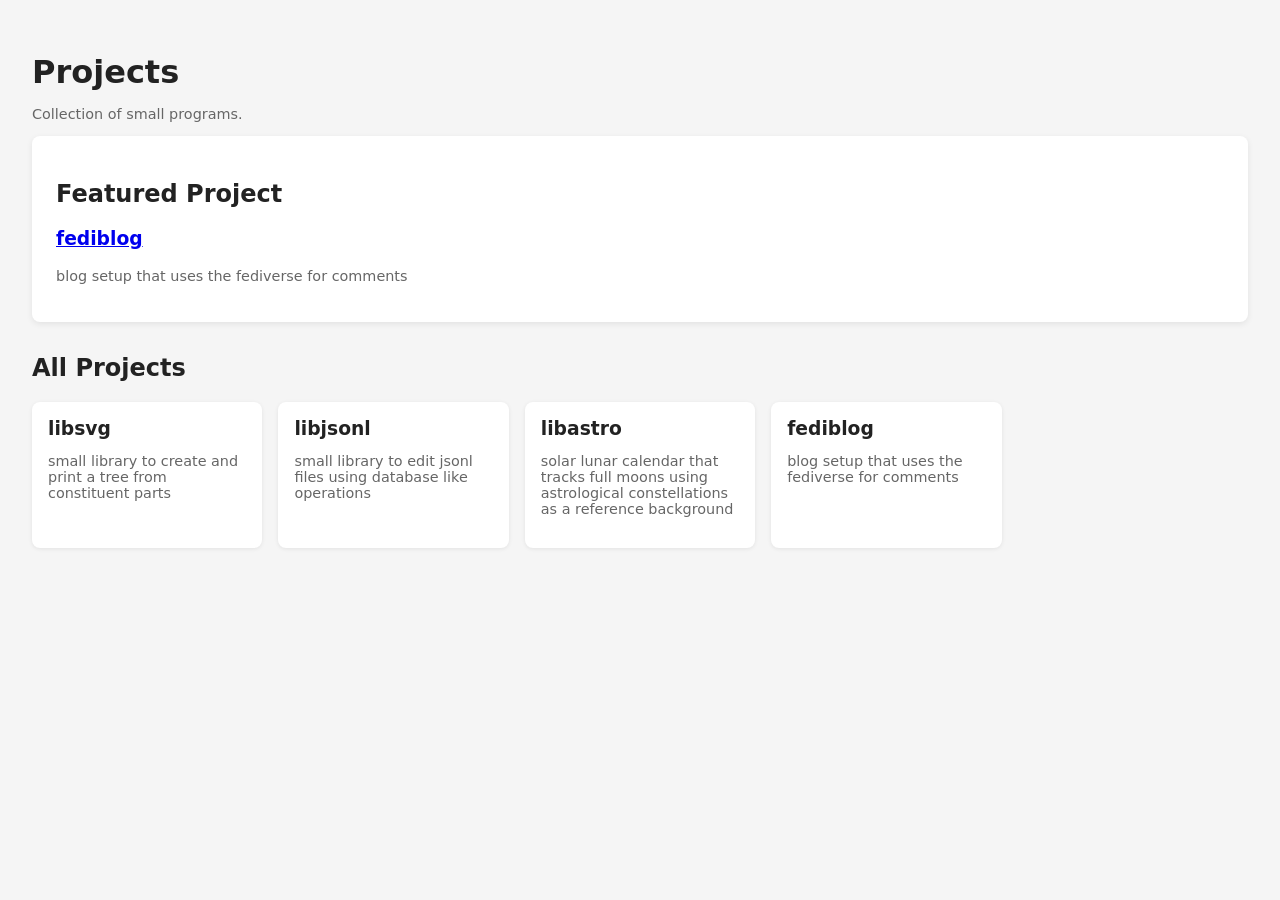
==== index.html @ 0473ed8d "added fediblog" ====
<!DOCTYPE html>
<html lang="en">
<head>
  <meta charset="UTF-8" />
  <meta name="viewport" content="width=device-width, initial-scale=1.0" />
  <title>Frontend Portfolio</title>
  <style>
    body {
      font-family: system-ui, -apple-system, BlinkMacSystemFont, sans-serif;
      margin: 0;
      padding: 2rem;
      background: #f5f5f5;
      color: #222;
    }
    h1 { margin-bottom: 0.5rem; }
    .featured {
      background: white;
      padding: 1.5rem;
      border-radius: 8px;
      margin-bottom: 2rem;
      box-shadow: 0 2px 6px rgba(0,0,0,0.08);
    }
    .grid {
      display: grid;
      grid-template-columns: repeat(auto-fill, minmax(220px, 1fr));
      gap: 1rem;
    }
    .card {
      background: white;
      padding: 1rem;
      border-radius: 8px;
      text-decoration: none;
      color: inherit;
      box-shadow: 0 1px 4px rgba(0,0,0,0.08);
      transition: transform 0.1s ease;
    }
    .card:hover {
      transform: translateY(-2px);
    }
    .card h3 {
      margin-top: 0;
      margin-bottom: 0.5rem;
    }
    .muted {
      color: #666;
      font-size: 0.9rem;
    }
  </style>
</head>
<body>

  <h1>Projects</h1>
  <p class="muted">Collection of small programs.</p>

  <!-- Featured Project -->
  <section class="featured">
    <h2>Featured Project</h2>
    <h3><a href="programs/fediblog/">fediblog</a></h3>
    <p class="muted">blog setup that uses the fediverse for comments</p>
  </section>

  <!-- All Projects -->
  <section>
    <h2>All Projects</h2>
    <div class="grid">

      <a class="card" href="programs/libsvg/">
        <h3>libsvg</h3>
        <p class="muted">small library to create and print a tree from constituent parts</p>
      </a>
      <a class="card" href="programs/libjsonl/">
        <h3>libjsonl</h3>
        <p class="muted">small library to edit jsonl files using database like operations</p>
      </a>

      <a class="card" href="programs/libastro/">
        <h3>libastro</h3>
        <p class="muted">solar lunar calendar that tracks full moons using astrological constellations as a reference background</p>
      </a>

		<a class="card" href="programs/fediblog/">
        <h3>fediblog</h3>
        <p class="muted">blog setup that uses the fediverse for comments</p>
      </a>

    </div>
  </section>

</body>
</html>
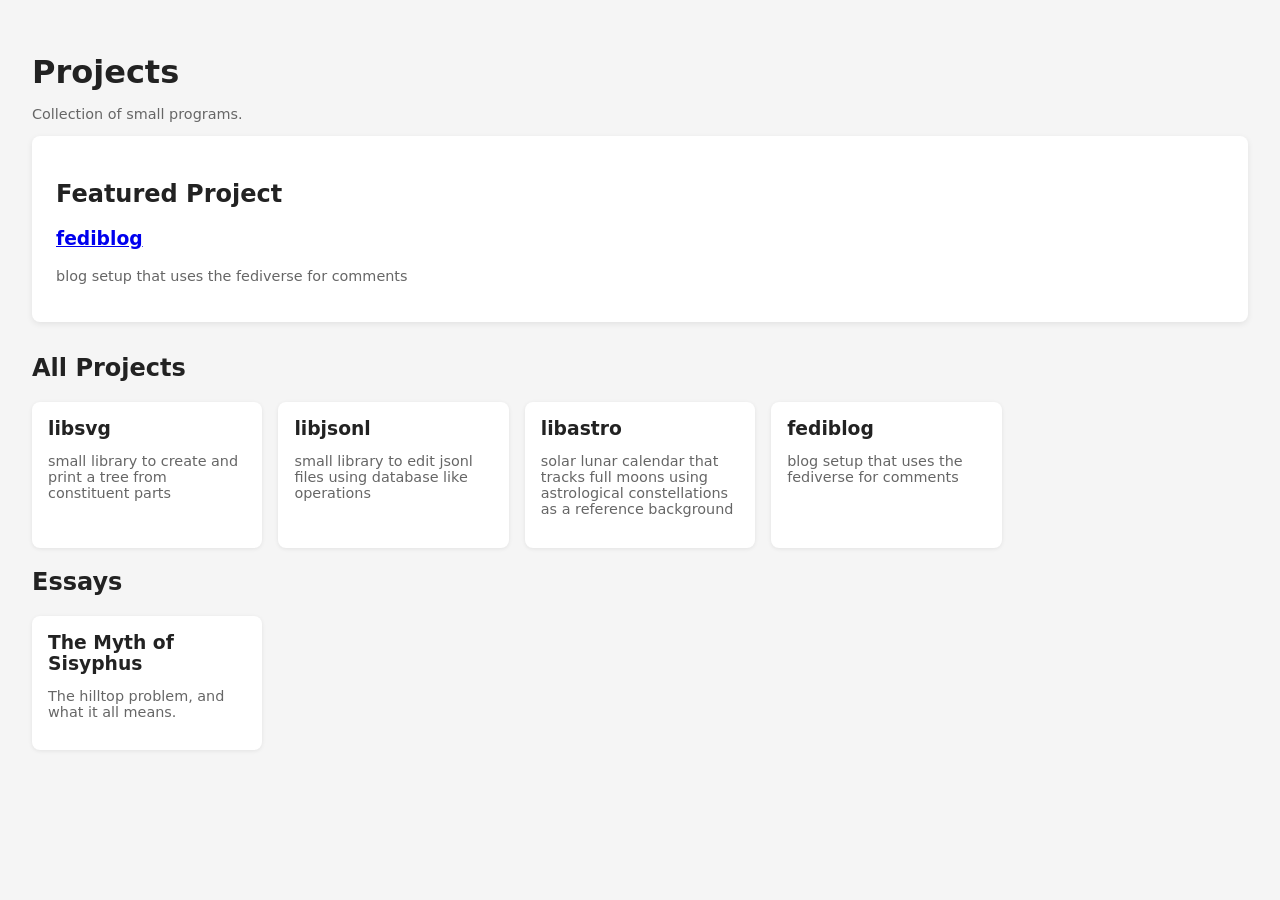
==== commit 911e353a: "added an essays section and testing out fediproxy" ====
--- a/index.html
+++ b/index.html
@@ -86,5 +86,18 @@
     </div>
   </section>
 
+
+  <section>
+    <h2>Essays</h2>
+
+    <div class="grid">
+
+      <a class="card" href="essays/sisyphus/">
+        <h3>The Myth of Sisyphus</h3>
+        <p class="muted">The hilltop problem, and what it all means.</p>
+      </a>
+
+    </div>
+  </section>
 </body>
 </html>
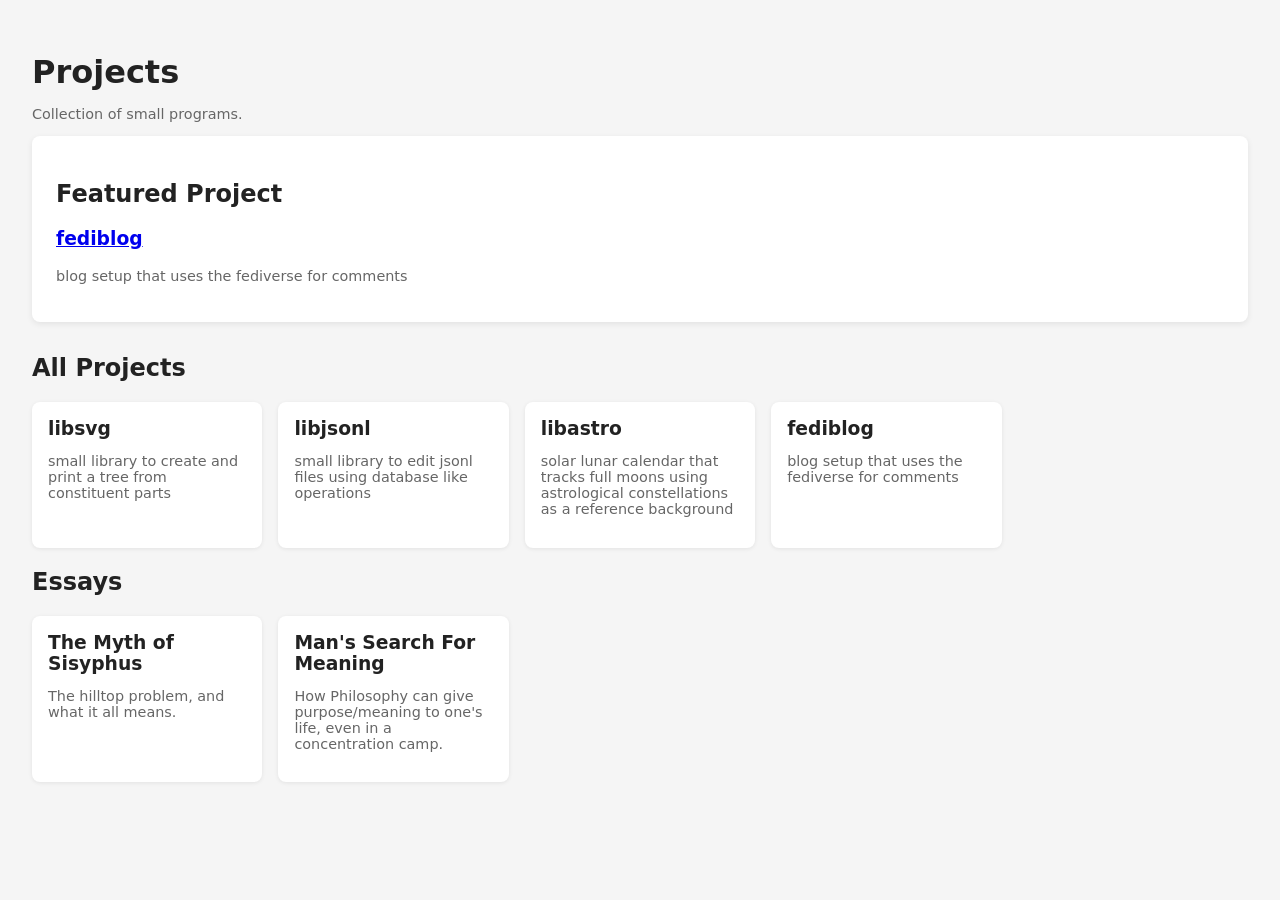
==== commit d6e98482: "added frankl essay" ====
--- a/index.html
+++ b/index.html
@@ -97,6 +97,11 @@
         <p class="muted">The hilltop problem, and what it all means.</p>
       </a>
 
+	<a class="card" href="essays/frankl/">
+        <h3>Man's Search For Meaning</h3>
+        <p class="muted">How Philosophy can give purpose/meaning to one's life, even in a concentration camp.</p>
+    </a>
+
     </div>
   </section>
 </body>
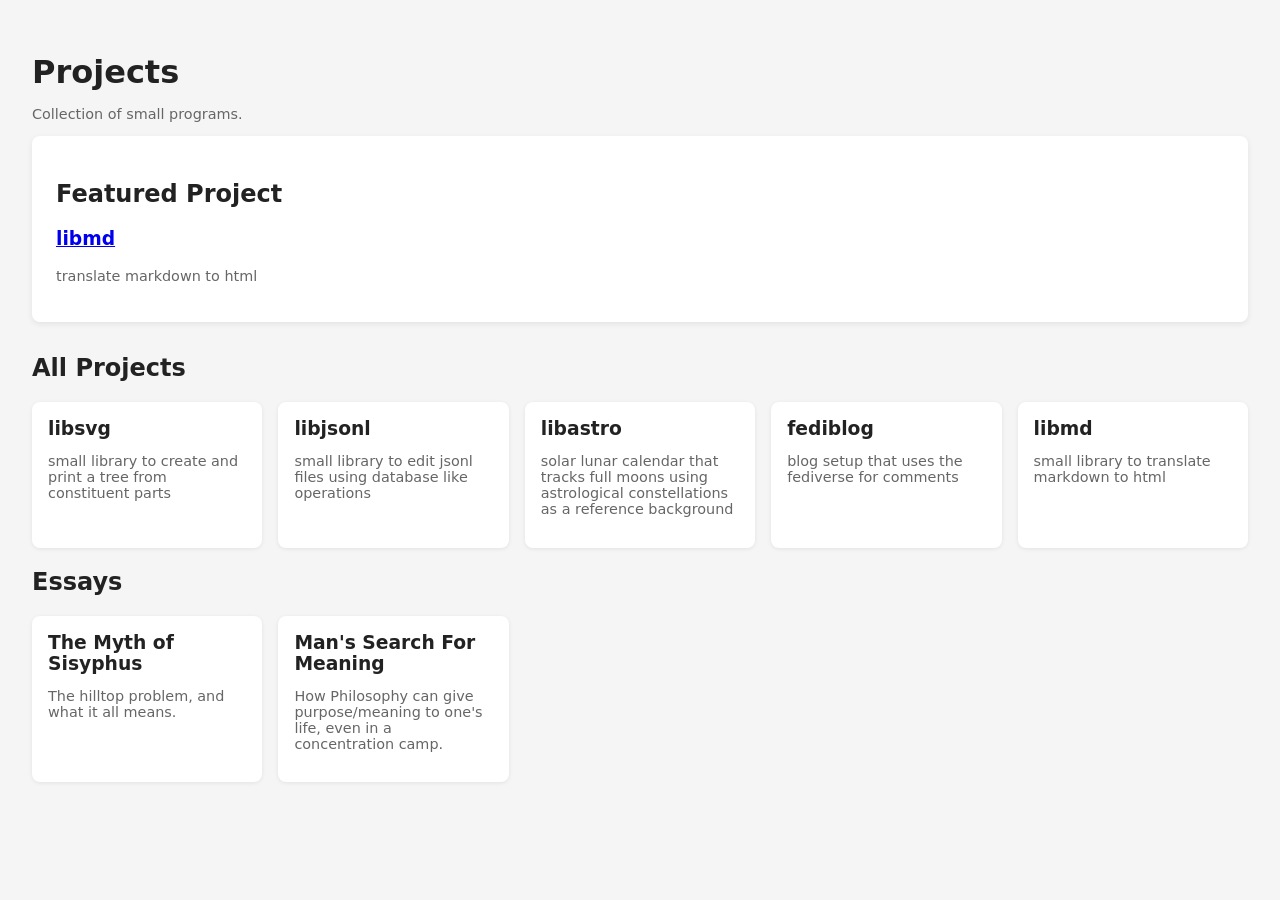
==== commit 914c5d0c: "added libmd" ====
--- a/index.html
+++ b/index.html
@@ -55,8 +55,8 @@
   <!-- Featured Project -->
   <section class="featured">
     <h2>Featured Project</h2>
-    <h3><a href="programs/fediblog/">fediblog</a></h3>
-    <p class="muted">blog setup that uses the fediverse for comments</p>
+    <h3><a href="programs/libmd/">libmd</a></h3>
+    <p class="muted">translate markdown to html</p>
   </section>
 
   <!-- All Projects -->
@@ -68,6 +68,7 @@
         <h3>libsvg</h3>
         <p class="muted">small library to create and print a tree from constituent parts</p>
       </a>
+
       <a class="card" href="programs/libjsonl/">
         <h3>libjsonl</h3>
         <p class="muted">small library to edit jsonl files using database like operations</p>
@@ -81,6 +82,12 @@
 		<a class="card" href="programs/fediblog/">
         <h3>fediblog</h3>
         <p class="muted">blog setup that uses the fediverse for comments</p>
+      </a>
+
+
+	   <a class="card" href="programs/libmd/">
+        <h3>libmd</h3>
+        <p class="muted">small library to translate markdown to html</p>
       </a>
 
     </div>
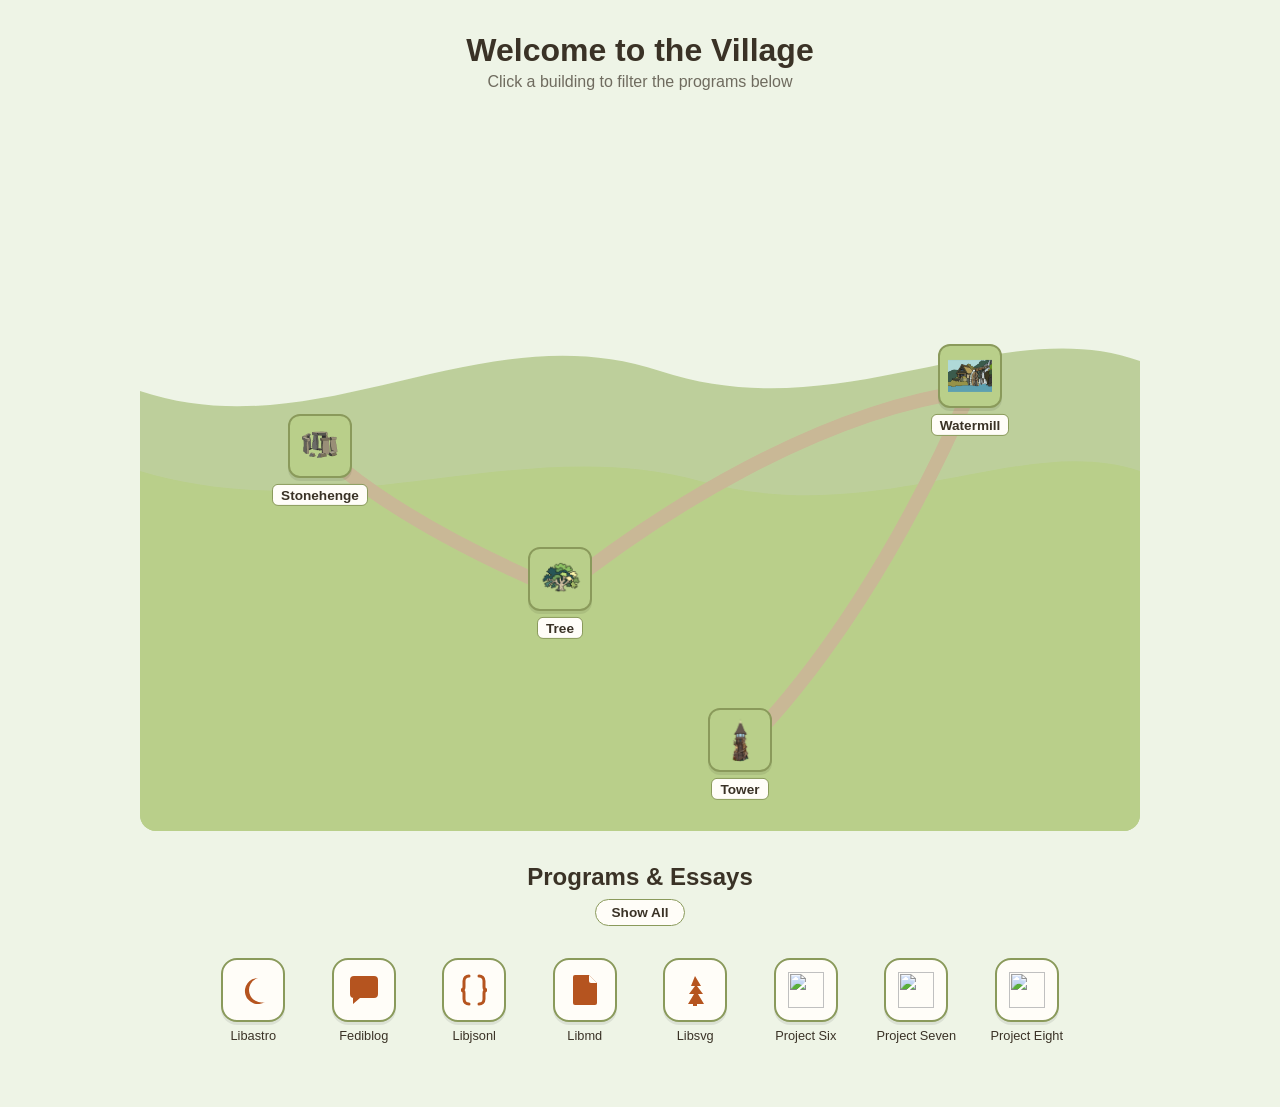
==== commit 384b48c1: "replace portfolio_v1 with portfolio_v2, re-write that includes stylistic changes to make it look lik" ====
--- a/index.html
+++ b/index.html
@@ -1,115 +1,399 @@
-<!DOCTYPE html>
+<!doctype html>
 <html lang="en">
 <head>
-  <meta charset="UTF-8" />
-  <meta name="viewport" content="width=device-width, initial-scale=1.0" />
-  <title>Frontend Portfolio</title>
-  <style>
-    body {
-      font-family: system-ui, -apple-system, BlinkMacSystemFont, sans-serif;
-      margin: 0;
-      padding: 2rem;
-      background: #f5f5f5;
-      color: #222;
+<meta charset="UTF-8" />
+<meta name="viewport" content="width=device-width, initial-scale=1" />
+<title>My Village</title>
+<style>
+
+  /* ------------------------------------------------------------------
+     Everything below is authored in one fixed design space: 1000x700
+     units. The background hills and the trail are drawn in an
+     <svg viewBox="0 0 1000 700">; buildings are plain absolutely
+     positioned elements placed at left:(x/1000)%, top:(y/700)%. Same
+     space, so they always line up, at any screen size.
+
+     There is no generator here. To add a building: copy a .building
+     block below, pick x/y by eye, then extend the #trail path's `d`
+     with one more "C control1 control2 destination" segment reaching
+     it. Refresh, nudge numbers, repeat until it looks right.
+
+     Below ~700px wide the map is abandoned for a plain stacked list --
+     hand-placed x/y positions don't mean anything on a phone screen.
+     ------------------------------------------------------------------ */
+
+  :root {
+    --sky: #eef4e6;
+    --hill: #b9cf8a;
+    --hill-dark: #9db86a;
+    --path: #c9b896;
+    --card-bg: #b9cf8a;
+    --card-border: #8a9a5b;
+    --ink: #3a3226;
+    --ink-bg: #fffdf8;
+    --accent: #b5541f;
+  }
+
+  html {
+   	scroll-behavior: smooth;
+  }
+  /* the filter radios are never seen -- clicking a building (a <label
+     for="filter-...">) toggles them, and CSS below shows/hides #apps
+     items based on which one is :checked. Hidden this way (not
+     display:none) so they stay keyboard-focusable/tabbable. */
+  .filter-input {
+    position: absolute;
+    width: 1px; height: 1px;
+    margin: -1px; padding: 0;
+    overflow: hidden;
+    clip: rect(0,0,0,0);
+    white-space: nowrap;
+    border: 0;
+  }
+
+  * { box-sizing: border-box; }
+
+  body {
+    margin: 0;
+    font-family: "Trebuchet MS", "Segoe UI", sans-serif;
+    background: var(--sky);
+    color: var(--ink);
+  }
+
+  header { text-align: center; padding: 2rem 1rem 0.5rem; }
+  header h1 { margin: 0 0 0.25rem; }
+  header p { margin: 0; opacity: 0.7; }
+
+  /* ---------- the map ---------- */
+
+  #map {
+    position: relative;
+    width: min(1000px, 95vw);
+    aspect-ratio: 10 / 7;   /* matches the 1000x700 design space */
+    margin: 2rem auto;
+    overflow: hidden;
+    border-radius: 16px;
+  }
+
+  #map svg.layer {
+    position: absolute;
+    inset: 0;
+    width: 100%;
+    height: 100%;
+  }
+
+  /* background terrain -- same filled-bezier-wave trick as a trail,
+     just used flat across the width for a horizon instead */
+  .hill { fill: var(--hill); }
+  .hill.back { fill: var(--hill-dark); opacity: 0.6; }
+
+  /* the road -- one continuous hand-drawn path, so the line 
+     never breaks no matter how many buildings sit along it */
+  #trail {
+    fill: none;
+    stroke: var(--path);
+    stroke-width: 14;
+    stroke-linecap: round;
+    stroke-linejoin: round;
+    /*stroke-dasharray: 2 22;*/
+  }
+
+  .building {
+    position: absolute;
+    transform: translate(-50%, -50%); /* left/top mark the building's center */
+    display: flex;
+    flex-direction: column;
+    align-items: center;
+    gap: 0.4rem;
+    width: 110px;
+    text-decoration: none;
+    color: inherit;
+    cursor: pointer;
+  }
+
+  .building .icon {
+    width: 64px;
+    height: 64px;
+    background: var(--card-bg);
+    border: 2px solid var(--card-border);
+    border-radius: 12px;
+    display: flex;
+    align-items: center;
+    justify-content: center;
+    box-shadow: 0 3px 0 rgba(0,0,0,0.08);
+    transition: transform 0.15s ease, box-shadow 0.15s ease, border-color 0.15s ease;
+  }
+
+  .building .icon img { width: 44px; height: 44px; object-fit: contain; }
+
+  .building:hover .icon {
+    transform: translateY(-4px);
+    box-shadow: 0 7px 0 rgba(0,0,0,0.1);
+  }
+
+  .building .label {
+    font-size: 0.85rem;
+    font-weight: bold;
+    text-align: center;
+    background: var(--ink-bg);
+    padding: 0.15rem 0.5rem;
+    border-radius: 6px;
+    border: 1px solid var(--card-border);
+  }
+
+  /* ---------- MOBILE: give up on the map, use a list ---------- */
+
+  @media (max-width: 700px) {
+    #map {
+      aspect-ratio: unset;
+      overflow: visible;
+      border-radius: 0;
+      display: flex;
+      flex-direction: column;
+      align-items: center;
+      gap: 1.5rem;
+      width: 90vw;
     }
-    h1 { margin-bottom: 0.5rem; }
-    .featured {
-      background: white;
-      padding: 1.5rem;
-      border-radius: 8px;
-      margin-bottom: 2rem;
-      box-shadow: 0 2px 6px rgba(0,0,0,0.08);
+
+    #map svg.layer { display: none; }
+
+    .building {
+      position: static;
+      transform: none;
+      width: 100%;
+      flex-direction: row;
+      justify-content: flex-start;
+      gap: 1rem;
+      padding: 0.5rem;
+      background: var(--card-bg);
+      border: 1px solid var(--card-border);
+      border-radius: 12px;
     }
-    .grid {
-      display: grid;
-      grid-template-columns: repeat(auto-fill, minmax(220px, 1fr));
-      gap: 1rem;
-    }
-    .card {
-      background: white;
-      padding: 1rem;
-      border-radius: 8px;
-      text-decoration: none;
-      color: inherit;
-      box-shadow: 0 1px 4px rgba(0,0,0,0.08);
-      transition: transform 0.1s ease;
-    }
-    .card:hover {
-      transform: translateY(-2px);
-    }
-    .card h3 {
-      margin-top: 0;
-      margin-bottom: 0.5rem;
-    }
-    .muted {
-      color: #666;
-      font-size: 0.9rem;
-    }
-  </style>
+
+    .building .label { border: none; background: none; padding: 0; }
+  }
+
+  /* ---------- the apps grid (phone home-screen style) ---------- */
+  /* Every program/essay is a .item with a data-category matching one of
+     the filter ids below. #filter-all is checked by default, so nothing
+     is hidden and everything shows. Checking a building's radio hides
+     every .item whose data-category doesn't match it. To add a 5th
+     building/category: add its radio+label, then copy one "checked ~
+     .item:not(...)" rule and one highlight rule for it. */
+
+  #apps { max-width: 900px; margin: 0 auto 4rem; padding: 0 1rem; }
+  #apps h2 { text-align: center; margin-bottom: 0.5rem; }
+
+  .filter-all {
+    display: block;
+    width: fit-content;
+    margin: 0 auto 2rem;
+    padding: 0.3rem 1rem;
+    background: var(--ink-bg);
+    border: 1px solid var(--card-border);
+    border-radius: 999px;
+    font-size: 0.85rem;
+    font-weight: bold;
+    cursor: pointer;
+  }
+
+  .grid {
+    display: grid;
+    grid-template-columns: repeat(auto-fill, minmax(90px, 1fr));
+    gap: 1.5rem 1rem;
+  }
+
+  .item {
+    display: flex;
+    flex-direction: column;
+    align-items: center;
+    gap: 0.4rem;
+    text-decoration: none;
+    color: inherit;
+    text-align: center;
+  }
+
+  .item .tile {
+    width: 64px;
+    height: 64px;
+    background: var(--ink-bg);
+    border: 2px solid var(--card-border);
+    border-radius: 16px;
+    display: flex;
+    align-items: center;
+    justify-content: center;
+    box-shadow: 0 3px 0 rgba(0,0,0,0.08);
+    transition: transform 0.15s ease;
+  }
+
+  .item:hover .tile { transform: translateY(-4px); }
+
+  .item .tile img { width: 36px; height: 36px; object-fit: contain; }
+
+  .item .name { font-size: 0.8rem; }
+
+  /* ---- filtering: hide items that don't match the checked building ---- */
+  #filter-stonehenge:checked ~ #apps .item:not([data-category="stonehenge"]) { display: none; }
+  #filter-tree:checked       ~ #apps .item:not([data-category="tree"])       { display: none; }
+  #filter-watermill:checked  ~ #apps .item:not([data-category="watermill"])  { display: none; }
+  #filter-tower:checked      ~ #apps .item:not([data-category="tower"])      { display: none; }
+
+  /* ---- highlight whichever building is the active filter ---- */
+  #filter-stonehenge:checked ~ #map label[for="filter-stonehenge"] .icon,
+  #filter-tree:checked       ~ #map label[for="filter-tree"]       .icon,
+  #filter-watermill:checked  ~ #map label[for="filter-watermill"]  .icon,
+  #filter-tower:checked      ~ #map label[for="filter-tower"]      .icon {
+    border-color: var(--accent);
+    box-shadow: 0 0 0 3px rgba(181, 84, 31, 0.25);
+  }
+
+</style>
 </head>
 <body>
 
-  <h1>Projects</h1>
-  <p class="muted">Collection of small programs.</p>
-
-  <!-- Featured Project -->
-  <section class="featured">
-    <h2>Featured Project</h2>
-    <h3><a href="programs/libmd/">libmd</a></h3>
-    <p class="muted">translate markdown to html</p>
-  </section>
-
-  <!-- All Projects -->
-  <section>
-    <h2>All Projects</h2>
-    <div class="grid">
-
-      <a class="card" href="programs/libsvg/">
-        <h3>libsvg</h3>
-        <p class="muted">small library to create and print a tree from constituent parts</p>
-      </a>
-
-      <a class="card" href="programs/libjsonl/">
-        <h3>libjsonl</h3>
-        <p class="muted">small library to edit jsonl files using database like operations</p>
-      </a>
-
-      <a class="card" href="programs/libastro/">
-        <h3>libastro</h3>
-        <p class="muted">solar lunar calendar that tracks full moons using astrological constellations as a reference background</p>
-      </a>
-
-		<a class="card" href="programs/fediblog/">
-        <h3>fediblog</h3>
-        <p class="muted">blog setup that uses the fediverse for comments</p>
-      </a>
-
-
-	   <a class="card" href="programs/libmd/">
-        <h3>libmd</h3>
-        <p class="muted">small library to translate markdown to html</p>
-      </a>
-
-    </div>
-  </section>
-
-
-  <section>
-    <h2>Essays</h2>
-
-    <div class="grid">
-
-      <a class="card" href="essays/sisyphus/">
-        <h3>The Myth of Sisyphus</h3>
-        <p class="muted">The hilltop problem, and what it all means.</p>
-      </a>
-
-	<a class="card" href="essays/frankl/">
-        <h3>Man's Search For Meaning</h3>
-        <p class="muted">How Philosophy can give purpose/meaning to one's life, even in a concentration camp.</p>
-    </a>
-
-    </div>
-  </section>
+<!-- one radio per building, plus "all" -- these drive the filtering
+     below via CSS, nothing else references them -->
+<input class="filter-input" type="radio" name="filter" id="filter-all" checked>
+<input class="filter-input" type="radio" name="filter" id="filter-stonehenge">
+<input class="filter-input" type="radio" name="filter" id="filter-tree">
+<input class="filter-input" type="radio" name="filter" id="filter-watermill">
+<input class="filter-input" type="radio" name="filter" id="filter-tower">
+
+<header>
+  <h1>Welcome to the Village</h1>
+  <p>Click a building to filter the programs below</p>
+</header>
+
+<div id="map">
+
+  <!-- background hills: the exact "filled cubic-bezier wave" pattern you
+       referenced, just laid flat across the width for a horizon -->
+  <svg class="layer" viewBox="0 0 1000 700" preserveAspectRatio="none">
+    <path class="hill back"
+          d="M0,260 C180,320 340,180 520,240 C700,300 860,180 1000,230 V700 H0 Z"/>
+    <path class="hill"
+          d="M0,340 C200,400 380,300 560,350 C740,400 880,300 1000,340 V700 H0 Z"/>
+  </svg>
+
+  <!-- the road: one hand-drawn path, curving from building to building.
+       Each "C c1x,c1y c2x,c2y x,y" segment is one hop -- c1/c2 are the
+       bend controls, x,y is where it lands (the next building). -->
+  <svg class="layer" viewBox="0 0 1000 700" preserveAspectRatio="none">
+    <path id="trail" d="
+      M180,340
+      C160,260 140,340 420,460
+      C520,380 680,280 830,260
+      C760,420 680,540 600,620
+    "/>
+  </svg>
+
+  <!-- buildings: hand-placed. left/top = (x/1000)%, (y/700)% using the
+       same x,y the trail above passes through. Icons are your own PNGs,
+       dropped in icons/ with matching filenames. -->
+
+  <label class="building" for="filter-stonehenge" style="left:18%; top:47%;">
+    <span class="icon"><img src="icons/stonehenge.png" alt=""></span>
+    <span class="label">Stonehenge</span>
+  </label>
+
+  <label class="building" for="filter-tree" style="left:42%; top:66%;">
+    <span class="icon"><img src="icons/tree.png" alt=""></span>
+    <span class="label">Tree</span>
+  </label>
+
+  <label class="building" for="filter-watermill" style="left:83%; top:37%;">
+    <span class="icon"><img src="icons/watermill.jpg" alt=""></span>
+    <span class="label">Watermill</span>
+  </label>
+
+  <label class="building" for="filter-tower" style="left:60%; top:89%;">
+    <span class="icon"><img src="icons/tower.gif" alt=""></span>
+    <span class="label">Tower</span>
+  </label>
+
+</div>
+
+<!-- everything below is one flat list of programs/essays. Each .item's
+     data-category ties it to a building above -- that's the only
+     connection between the two; add/remove items freely. -->
+<section id="apps">
+  <h2>Programs &amp; Essays</h2>
+  <label class="filter-all" for="filter-all">Show All</label>
+
+  <div class="grid">
+
+    <a class="item" data-category="stonehenge" href="apps/libastro/index.html">
+      <span class="tile">
+        <svg width="36" height="36" viewBox="0 0 36 36" fill="none">
+          <path d="M23 6a13 13 0 1 0 7 23.9A11 11 0 0 1 23 6Z" fill="var(--accent)"/>
+        </svg>
+      </span>
+      <span class="name">Libastro</span>
+    </a>
+
+    <a class="item" data-category="stonehenge" href="apps/fediblog/index.html">
+      <span class="tile">
+        <svg width="36" height="36" viewBox="0 0 36 36" fill="none">
+          <path d="M4 8a4 4 0 0 1 4-4h20a4 4 0 0 1 4 4v14a4 4 0 0 1-4 4H14l-7 6v-6H8a4 4 0 0 1-4-4V8Z" fill="var(--accent)"/>
+        </svg>
+      </span>
+      <span class="name">Fediblog</span>
+    </a>
+
+    <a class="item" data-category="tree" href="apps/libjsonl/index.html">
+      <span class="tile">
+        <svg width="36" height="36" viewBox="0 0 36 36" fill="none">
+          <path d="M13 4c-3 0-5 2-5 5v6c0 2-1 3-3 3 2 0 3 1 3 3v6c0 3 2 5 5 5" stroke="var(--accent)" stroke-width="3" stroke-linecap="round" fill="none"/>
+          <path d="M23 4c3 0 5 2 5 5v6c0 2 1 3 3 3-2 0-3 1-3 3v6c0 3-2 5-5 5" stroke="var(--accent)" stroke-width="3" stroke-linecap="round" fill="none"/>
+        </svg>
+      </span>
+      <span class="name">Libjsonl</span>
+    </a>
+
+    <a class="item" data-category="tree" href="apps/libmd/index.html">
+      <span class="tile">
+        <svg width="36" height="36" viewBox="0 0 36 36" fill="none">
+          <path d="M8 3h14l8 8v20a2 2 0 0 1-2 2H8a2 2 0 0 1-2-2V5a2 2 0 0 1 2-2Z" fill="var(--accent)"/>
+          <path d="M22 3v6a2 2 0 0 0 2 2h6" fill="var(--ink-bg)"/>
+        </svg>
+      </span>
+      <span class="name">Libmd</span>
+    </a>
+
+    <a class="item" data-category="watermill" href="apps/libsvg/index.html">
+      <span class="tile">
+        <svg width="36" height="36" viewBox="0 0 36 36" fill="none">
+          <path d="M18 4 24 14h-4l6 8h-5l6 10H11l6-10h-5l6-8h-4Z" fill="var(--accent)"/>
+          <rect x="16" y="30" width="4" height="4" fill="var(--accent)"/>
+        </svg>
+      </span>
+      <span class="name">Libsvg</span>
+    </a>
+
+    <a class="item" data-category="watermill" href="#">
+      <span class="tile"><img src="icons/apps/program-6.png" alt=""></span>
+      <span class="name">Project Six</span>
+    </a>
+
+    <a class="item" data-category="tower" href="#">
+      <span class="tile"><img src="icons/apps/program-7.png" alt=""></span>
+      <span class="name">Project Seven</span>
+    </a>
+
+    <a class="item" data-category="tower" href="#">
+      <span class="tile"><img src="icons/apps/program-8.png" alt=""></span>
+      <span class="name">Project Eight</span>
+    </a>
+
+  </div>
+</section>
+<script>
+document.querySelectorAll(".building").forEach(label => {
+    label.onclick = () => {
+	console.log("hello world");
+	document.getElementById("apps").scrollIntoView();
+    }
+});
+</script>
 </body>
 </html>
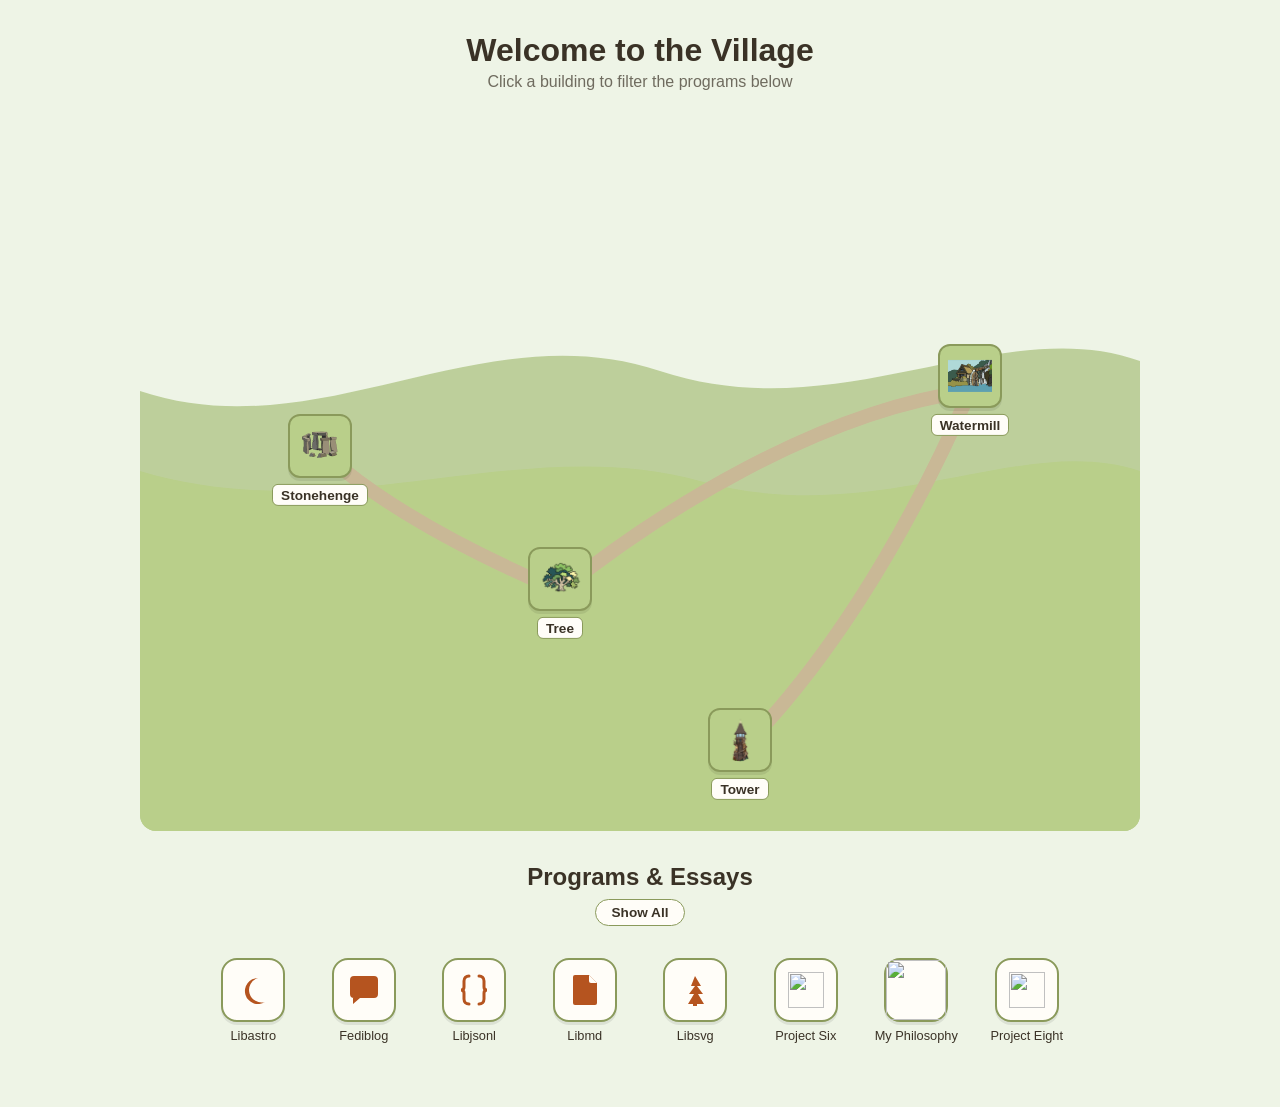
==== commit fd981c93: "added an essay myphilosophy" ====
--- a/index.html
+++ b/index.html
@@ -230,6 +230,16 @@
 
   .item .tile img { width: 36px; height: 36px; object-fit: contain; }
 
+  /* sisyphus.jpg has a lot of dead-white margin on its right side --
+     crop in on the figure instead of shrinking the whole frame down */
+  .item.sisyphus .tile img {
+    width: 100%;
+    height: 100%;
+    object-fit: cover;
+    object-position: 45% 40%;
+    border-radius: 8px;
+  }
+
   .item .name { font-size: 0.8rem; }
 
   /* ---- filtering: hide items that don't match the checked building ---- */
@@ -375,9 +385,9 @@
       <span class="name">Project Six</span>
     </a>
 
-    <a class="item" data-category="tower" href="#">
-      <span class="tile"><img src="icons/apps/program-7.png" alt=""></span>
-      <span class="name">Project Seven</span>
+    <a class="item sisyphus" data-category="tower" href="essays/myphilosophy/index.html">
+      <span class="tile"><img src="icons/sisyphus.jpg" alt=""></span>
+      <span class="name">My Philosophy</span>
     </a>
 
     <a class="item" data-category="tower" href="#">
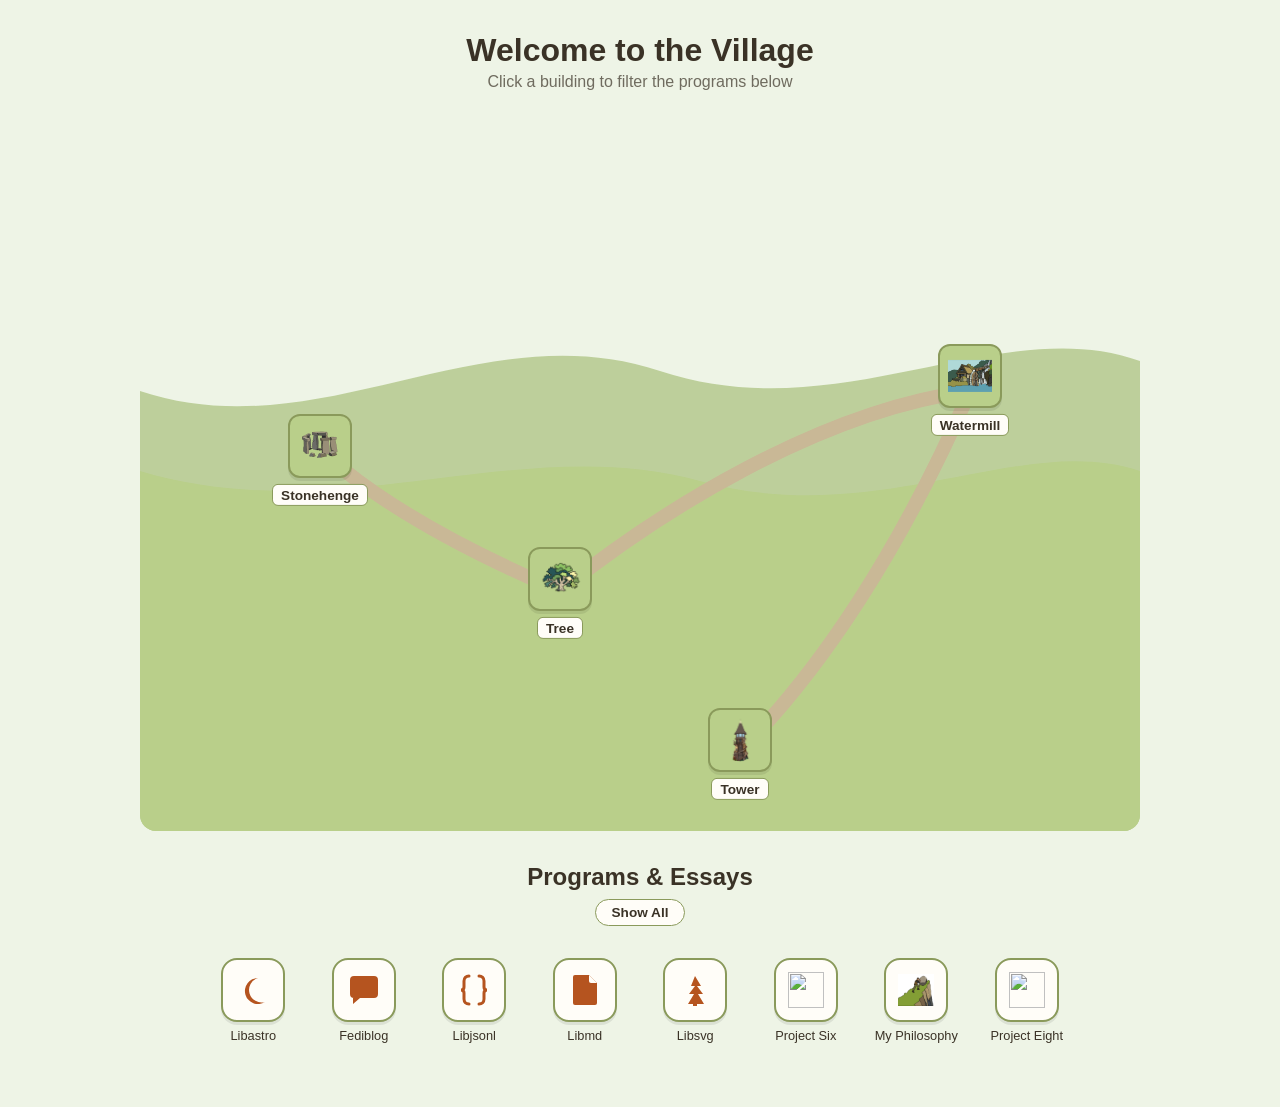
==== commit ac8c6d2a: "added sisyphus icon" ====
--- a/index.html
+++ b/index.html
@@ -232,13 +232,13 @@
 
   /* sisyphus.jpg has a lot of dead-white margin on its right side --
      crop in on the figure instead of shrinking the whole frame down */
-  .item.sisyphus .tile img {
+ /* .item.sisyphus .tile img {
     width: 100%;
     height: 100%;
     object-fit: cover;
     object-position: 45% 40%;
     border-radius: 8px;
-  }
+  } */
 
   .item .name { font-size: 0.8rem; }
 
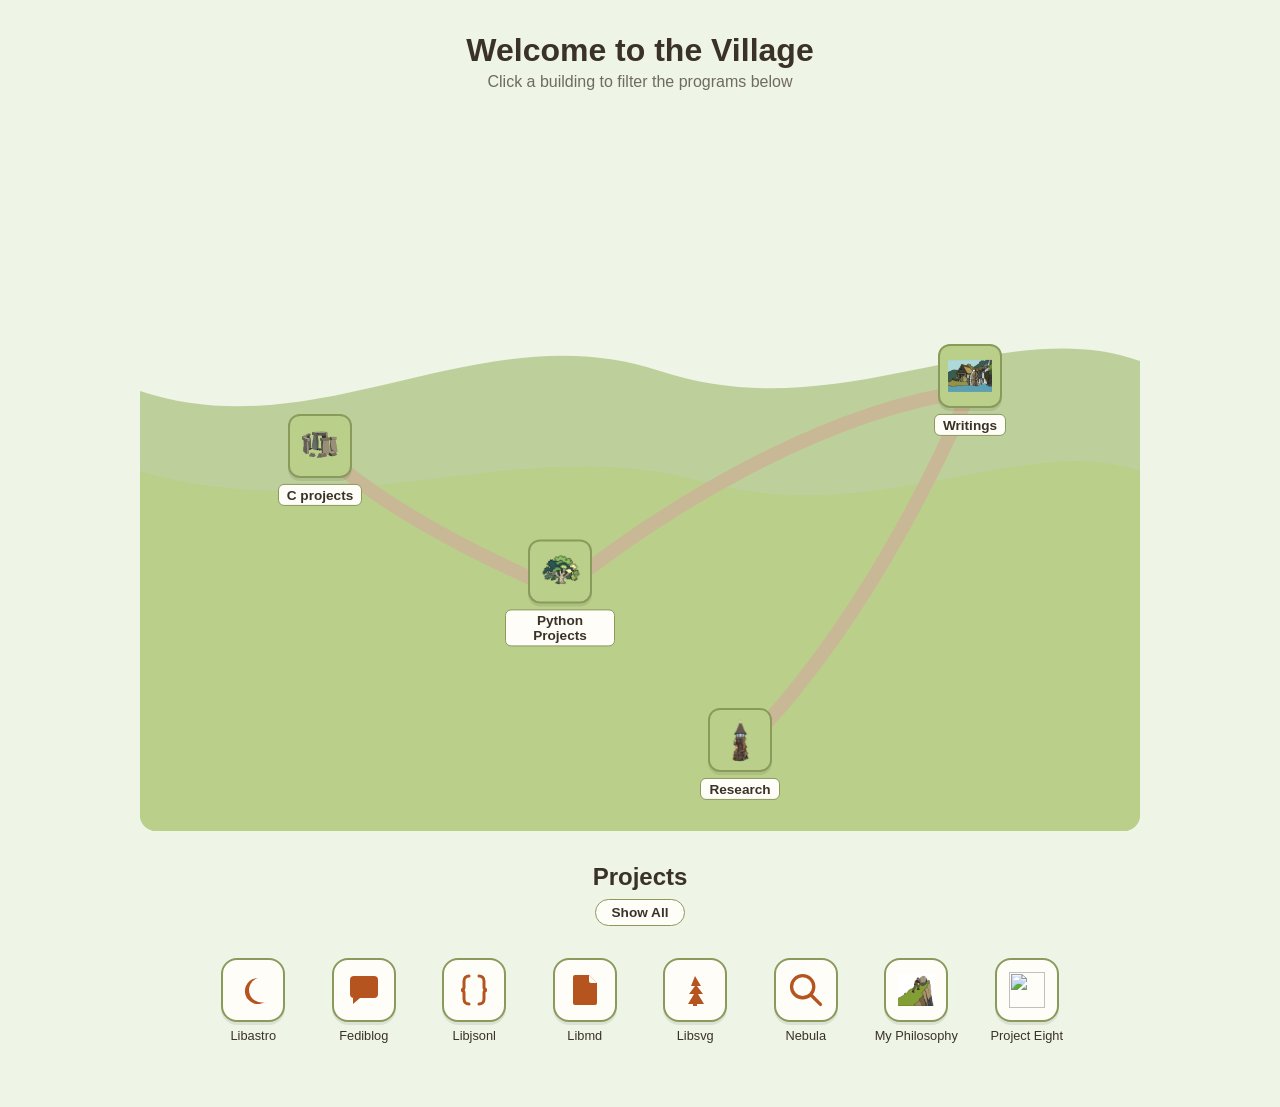
==== commit cd3bb7e8: "added write up for nebula_v1" ====
--- a/index.html
+++ b/index.html
@@ -230,16 +230,6 @@
 
   .item .tile img { width: 36px; height: 36px; object-fit: contain; }
 
-  /* sisyphus.jpg has a lot of dead-white margin on its right side --
-     crop in on the figure instead of shrinking the whole frame down */
- /* .item.sisyphus .tile img {
-    width: 100%;
-    height: 100%;
-    object-fit: cover;
-    object-position: 45% 40%;
-    border-radius: 8px;
-  } */
-
   .item .name { font-size: 0.8rem; }
 
   /* ---- filtering: hide items that don't match the checked building ---- */
@@ -303,22 +293,22 @@
 
   <label class="building" for="filter-stonehenge" style="left:18%; top:47%;">
     <span class="icon"><img src="icons/stonehenge.png" alt=""></span>
-    <span class="label">Stonehenge</span>
+    <span class="label">C projects</span>
   </label>
 
   <label class="building" for="filter-tree" style="left:42%; top:66%;">
     <span class="icon"><img src="icons/tree.png" alt=""></span>
-    <span class="label">Tree</span>
+    <span class="label">Python Projects</span>
   </label>
 
   <label class="building" for="filter-watermill" style="left:83%; top:37%;">
     <span class="icon"><img src="icons/watermill.jpg" alt=""></span>
-    <span class="label">Watermill</span>
+    <span class="label">Writings</span>
   </label>
 
   <label class="building" for="filter-tower" style="left:60%; top:89%;">
     <span class="icon"><img src="icons/tower.gif" alt=""></span>
-    <span class="label">Tower</span>
+    <span class="label">Research</span>
   </label>
 
 </div>
@@ -327,7 +317,7 @@
      data-category ties it to a building above -- that's the only
      connection between the two; add/remove items freely. -->
 <section id="apps">
-  <h2>Programs &amp; Essays</h2>
+  <h2>Projects</h2>
   <label class="filter-all" for="filter-all">Show All</label>
 
   <div class="grid">
@@ -350,7 +340,7 @@
       <span class="name">Fediblog</span>
     </a>
 
-    <a class="item" data-category="tree" href="apps/libjsonl/index.html">
+    <a class="item" data-category="stonehenge" href="apps/libjsonl/index.html">
       <span class="tile">
         <svg width="36" height="36" viewBox="0 0 36 36" fill="none">
           <path d="M13 4c-3 0-5 2-5 5v6c0 2-1 3-3 3 2 0 3 1 3 3v6c0 3 2 5 5 5" stroke="var(--accent)" stroke-width="3" stroke-linecap="round" fill="none"/>
@@ -360,7 +350,7 @@
       <span class="name">Libjsonl</span>
     </a>
 
-    <a class="item" data-category="tree" href="apps/libmd/index.html">
+    <a class="item" data-category="stonehenge" href="apps/libmd/index.html">
       <span class="tile">
         <svg width="36" height="36" viewBox="0 0 36 36" fill="none">
           <path d="M8 3h14l8 8v20a2 2 0 0 1-2 2H8a2 2 0 0 1-2-2V5a2 2 0 0 1 2-2Z" fill="var(--accent)"/>
@@ -370,7 +360,7 @@
       <span class="name">Libmd</span>
     </a>
 
-    <a class="item" data-category="watermill" href="apps/libsvg/index.html">
+    <a class="item" data-category="stonehenge" href="apps/libsvg/index.html">
       <span class="tile">
         <svg width="36" height="36" viewBox="0 0 36 36" fill="none">
           <path d="M18 4 24 14h-4l6 8h-5l6 10H11l6-10h-5l6-8h-4Z" fill="var(--accent)"/>
@@ -380,12 +370,19 @@
       <span class="name">Libsvg</span>
     </a>
 
-    <a class="item" data-category="watermill" href="#">
-      <span class="tile"><img src="icons/apps/program-6.png" alt=""></span>
-      <span class="name">Project Six</span>
-    </a>
-
-    <a class="item sisyphus" data-category="tower" href="essays/myphilosophy/index.html">
+    <a class="item" data-category="tree" href="apps/nebula/index.html">
+      <span class="tile">
+
+
+      <svg width="40" height="40" viewBox="0 0 36 36" fill="none">
+        <circle cx="15" cy="15" r="10" stroke="var(--accent)" stroke-width="3"  fill="none"/>
+        <line x1="22.5" y1="22.5" x2="31" y2="31" stroke="var(--accent)" stroke-width="3" stroke-linecap="round"/>
+      </svg>
+</span>
+      <span class="name">Nebula</span>
+    </a>
+
+    <a class="item sisyphus" data-category="watermill" href="essays/myphilosophy/index.html">
       <span class="tile"><img src="icons/sisyphus.jpg" alt=""></span>
       <span class="name">My Philosophy</span>
     </a>
